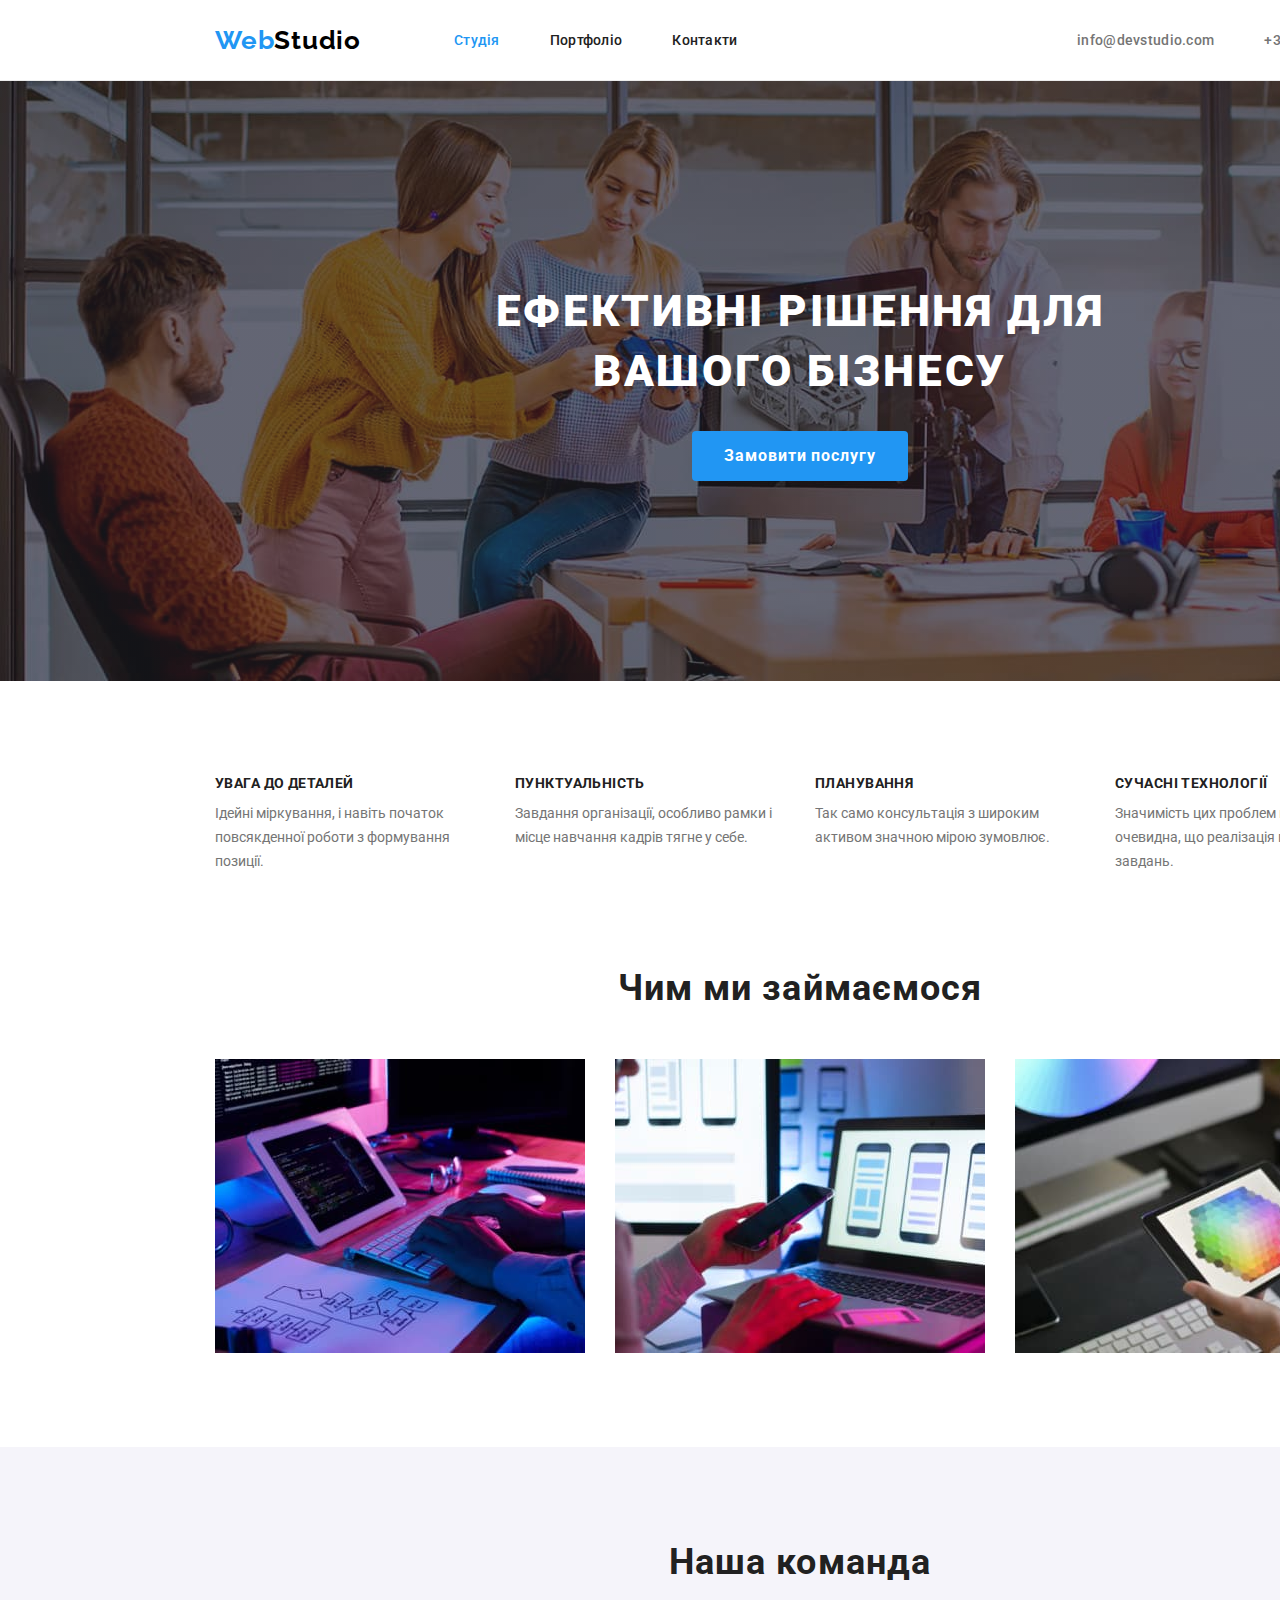
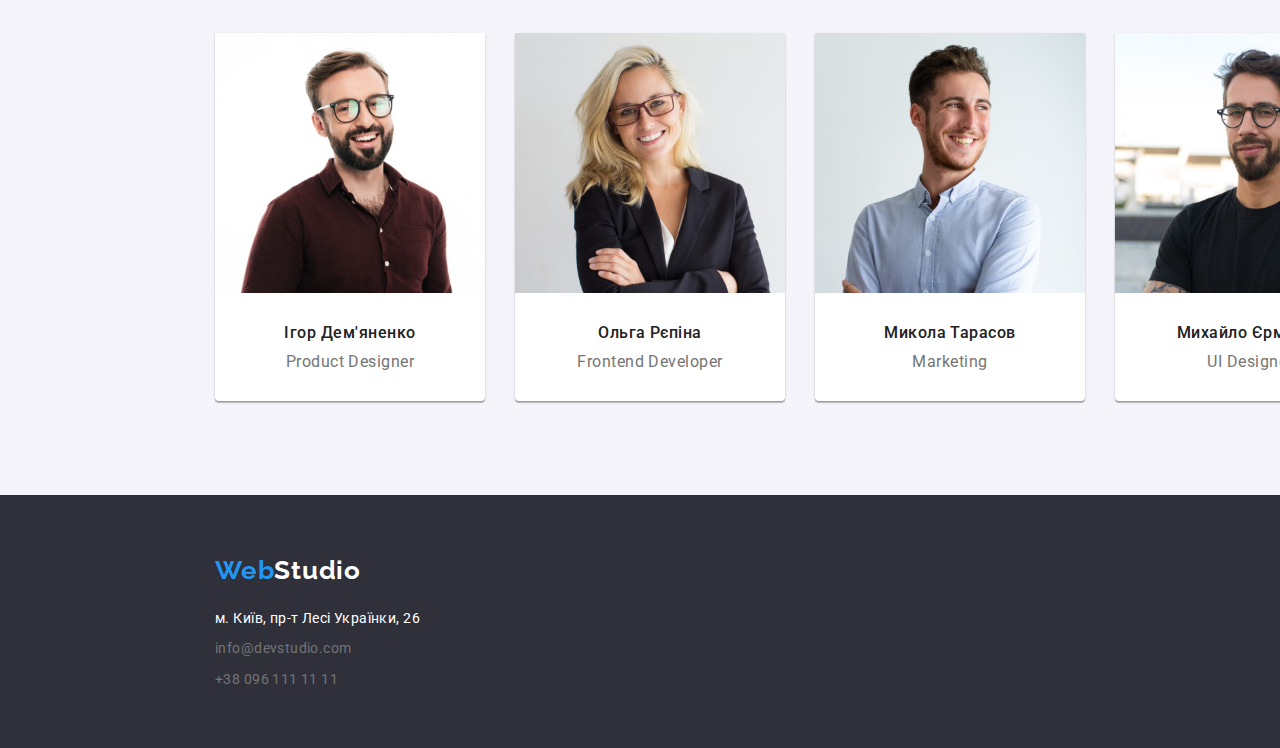
==== index.html @ 1bda3635 "start of hw-04" ====
<!DOCTYPE html>
<html lang="uk">
  <head>
    <meta charset="UTF-8" />
    <meta http-equiv="X-UA-Compatible" content="IE=edge" />
    <meta name="viewport" content="width=device-width, initial-scale=1.0" />
    <title>Web Studio</title>
    <link rel="preconnect" href="https://fonts.googleapis.com" />
    <link rel="preconnect" href="https://fonts.gstatic.com" crossorigin />
    <link
      href="https://fonts.googleapis.com/css2?family=Raleway:wght@700&family=Roboto:ital,wght@0,400;0,500;0,700;0,900;1,400;1,500;1,700;1,900&display=swap"
      rel="stylesheet"
    />
    <link
      rel="stylesheet"
      href="https://cdnjs.cloudflare.com/ajax/libs/modern-normalize/1.1.0/modern-normalize.min.css"
    />
    <link rel="stylesheet" href="./css/styles.css" />
  </head>

  <body>
    <header class="header">
      <div class="container main-nav">
        <nav class="main-nav">
          <a href="./index.html" class="logo link"
            >Web<span class="logo-part">Studio</span></a
          >
          <ul class="site-nav list">
            <li>
              <a href="./index.html" class="link link-nav current">Студія</a>
            </li>
            <li>
              <a href="./portfolio.html" class="link link-nav">Портфоліо</a>
            </li>
            <li><a href="./" class="link link-nav">Контакти</a></li>
          </ul>
        </nav>

        <ul class="contacts-nav main-nav list">
          <li>
            <a href="mailto:info@devstudio.com" class="link link-nav"
              >info@devstudio.com</a
            >
          </li>
          <li>
            <a href="tel:+380961111111" class="link link-nav tel-link"
              >+38 096 111 11 11</a
            >
          </li>
        </ul>
      </div>
    </header>

    <main>
      <div class="overlay-hero">
        <section class="hero">
          <div class="container container-hero">
            <h1 class="hero-title">Ефективні рішення для вашого бізнесу</h1>
            <button type="button" class="button">Замовити послугу</button>
          </div>
        </section>
      </div>

      <section class="section">
        <div class="container features-container">
          <h2 class="section-title title-centered visually-hidden">
            Наші переваги
          </h2>
          <ul class="features list">
            <li>
              <h3 class="features-title">Увага до деталей</h3>
              <p>
                Ідейні міркування, і навіть початок повсякденної роботи з
                формування позиції.
              </p>
            </li>

            <li>
              <h3 class="features-title">Пунктуальність</h3>
              <p>
                Завдання організації, особливо рамки і місце навчання кадрів
                тягне у себе.
              </p>
            </li>

            <li>
              <h3 class="features-title">Планування</h3>
              <p>
                Так само консультація з широким активом значною мірою зумовлює.
              </p>
            </li>

            <li>
              <h3 class="features-title">Сучасні технології</h3>
              <p>
                Значимість цих проблем настільки очевидна, що реалізація
                планових завдань.
              </p>
            </li>
          </ul>
        </div>
      </section>

      <section class="section-work">
        <div class="container">
          <h2 class="section-title title-centered">Чим ми займаємося</h2>
          <ul class="work-list list">
            <li>
              <img
                src="./img/img.jpg"
                alt="Чиїсь руки печатають на клавіатурі код, котра підключена до планшету і великого екрану"
                width="370"
              />
            </li>

            <li>
              <img
                src="./img/img-2.jpg"
                alt="Сидяча людина використовує ноутбук і тримає в лівій руці мобільний телефон"
                width="370"
              />
            </li>

            <li>
              <img
                src="./img/img-3.jpg"
                alt="Чиїсь руки за допомогою стилуса обирають колір з кольорового кругу на планшеті, знаходячись перед персональним комп'ютером"
                width="370"
              />
            </li>
          </ul>
        </div>
      </section>

      <section class="section team">
        <div class="container">
          <h2 class="section-title team-main-title title-centered">
            Наша команда
          </h2>
          <ul class="team-list list">
            <li class="description-bgr">
              <img
                src="./img/img-5.jpg"
                alt="Посміхаючийся чоловік з темною бородою в бордовій сорочці і в окулярах"
                width="270"
              />
              <div class="team-container">
                <h3 class="team-title">Ігор Дем'яненко</h3>
                <p lang="en" class="job-title">Product Designer</p>
              </div>
            </li>

            <li class="description-bgr">
              <img
                src="./img/img-2-2.jpg"
                alt="Гарна білява дівчина одягнена в білу блузку, чорний жакет і в окулярах посміхається"
                width="270"
              />
              <div class="team-container">
                <h3 class="team-title">Ольга Рєпіна</h3>
                <p lang="en" class="job-title">Frontend Developer</p>
              </div>
            </li>

            <li class="description-bgr">
              <img
                src="./img/img-3-2.jpg"
                alt="Молодий чоловік з каштановим волоссям і щетиною, вдягнений у світлу сорочку посміхається і дивится вбік"
                width="270"
              />
              <div class="team-container">
                <h3 class="team-title">Микола Тарасов</h3>
                <p lang="en" class="job-title">Marketing</p>
              </div>
            </li>

            <li class="description-bgr">
              <img
                src="./img/img-4.jpg"
                alt="чоловік в окулярах с темним волоссям і бородою, вдягнений в чорну футболку трохи посміхається"
                width="270"
              />
              <div class="team-container">
                <h3 class="team-title">Михайло Єрмаков</h3>
                <p lang="en" class="job-title">UI Designer</p>
              </div>
            </li>
          </ul>
        </div>
      </section>
    </main>

    <footer class="address-section">
      <div class="container">
        <a href="./index.html" class="logo logo-ftr link"
          >Web<span class="logo-part-ftr">Studio</span></a
        >

        <address class="address">
          <ul class="list address-list">
            <li>
              <a
                href="https://goo.gl/maps/CPtrU1FHBa2aNyZL9"
                target="_blank"
                rel="noopener noreferrer nofollow"
                class="address-map address-link link"
                >м. Київ, пр-т Лесі Українки, 26</a
              >
            </li>

            <li>
              <a
                href="mailto:info@devstudio.com"
                class="contacts address-link link"
                >info@devstudio.com</a
              >
            </li>

            <li>
              <a href="tel:+380961111111" class="contacts address-link link"
                >+38 096 111 11 11</a
              >
            </li>
          </ul>
        </address>
      </div>
    </footer>
  </body>
</html>
---- css/styles.css ----
/*цвет основного текста  #212121 */
/*голубой цвет #2196F3 */
/* цвет мелкого текста #757575*/
/* фон темній #2F303A */
/*цвет белого текста #FFFFFF */

/* Common styles */

html {
  box-sizing: border-box;
}

*,
*::before,
*::after {
  box-sizing: inherit;
}

:root {
  --body-bgr-color: #ffffff;
  --primary-text-color: #212121;
  --accent-color: #2196f3;
  --title-text-color: #212121;
  --text-color: #757575;
  --hero-text-color: #ffffff;
  --background-color: #2f303a;
  --second-part-logo: #000000;
  --portfolio-button-bgr: #f5f4fa;
  --hover-focus-btn: #188ce8;
  --team-bgr-color: #f5f4fa;
}

/* Utilits */

body {
  background-color: var(--body-bgr-color);
  color: var(--primary-text-color);
  font-family: "Roboto", sans-serif;
  margin: 0;
  width: 1600px;
}

img {
  display: block;
  max-width: 100%;
  height: auto;
}

.title-centered {
  text-align: center;
}

.container {
  width: 1200px;
  margin-left: auto;
  margin-right: auto;
  padding-left: 15px;
  padding-right: 15px;
}

.logo {
  color: var(--accent-color);
  font-family: "Raleway", sans-serif;
  font-weight: 700;
  font-size: 26px;
  line-height: calc(31 / 26);
  letter-spacing: 0.03em;
  text-decoration: none;
}

.logo-part {
  color: var(--second-part-logo);
}

.list {
  list-style: none;
}

.link {
  text-decoration: none;
  display: inline-block;
}

.link-nav {
  padding-top: 32px;
  padding-bottom: 32px;
  display: flex;
}

/* Header */

.header {
  border-bottom: 1px solid #ececec;
}

/* Site nav */

.main-nav {
  display: flex;
  align-items: center;
}

.site-nav {
  margin: 0;

  margin-left: 93px;
  padding: 0;
  display: flex;
}

.site-nav .link {
  color: var(--primary-text-color);
  font-weight: 500;
  font-size: 14px;
  line-height: calc(16 / 14);
  letter-spacing: 0.02em;
}

.site-nav > li,
.contacts-nav > li {
  margin-right: 50px;
}

.site-nav > li:last-child,
.contacts-nav > li:last-child {
  margin-right: 0;
}

.site-nav .link:hover,
.site-nav .link:focus {
  color: var(--accent-color);
}

.site-nav .link.current {
  color: var(--accent-color);
}

.contacts-nav {
  margin: 0;
  margin-left: auto;
  padding: 0;
  display: flex;
}

.contacts-nav .link {
  color: var(--text-color);
  font-weight: 500;
  font-size: 14px;
  line-height: calc(16 / 14);
  letter-spacing: 0.02em;
}

.contacts-nav .link:hover,
.contacts-nav .link:focus {
  color: var(--accent-color);
}

/* Hero */

.overlay-hero {
  height: 600px;
  max-width: 1600px;

  background-image: linear-gradient(
      rgba(47, 48, 58, 0.4),
      rgba(47, 48, 58, 0.4)
    ),
    url(../img/bgr.jpg);
  background-color: var(--background-color);
}

.hero {
  text-align: center;
  width: 1600px;
  height: 600px;
  padding-top: 200px;
  padding-bottom: 200px;
}

.hero-title {
  color: var(--hero-text-color);
  font-weight: 900;
  font-size: 44px;
  line-height: calc(60 / 44);
  letter-spacing: 0.06em;
  text-transform: uppercase;
  text-align: center;
  width: 696px;
  margin: 0 auto 30px auto;
  padding: 0;
}

.button {
  color: var(--hero-text-color);
  background-color: var(--accent-color);
  border-radius: 4px;
  font-family: inherit;
  font-weight: 700;
  font-size: 16px;
  line-height: calc(30 / 16);
  letter-spacing: 0.06em;
  border-style: none;
  text-align: center;
  min-width: 216px;
  padding: 0;
  padding-top: 10px;
  padding-bottom: 10px;
}

.button:hover,
.button:focus {
  cursor: pointer;
  background-color: var(--hover-focus-btn);
}

/* Section */

.section {
  padding-top: 94px;
  padding-bottom: 94px;
}

.section-work {
  padding-bottom: 94px;
}

.section-title {
  color: var(--title-text-color);
  font-size: 36px;
  line-height: calc(42 / 36);
  letter-spacing: 0.03em;
  padding: 0;
  margin: 0;
  margin-bottom: 50px;
}

.visually-hidden {
  position: absolute;
  white-space: nowrap;
  width: 1px;
  height: 1px;
  overflow: hidden;
  border: 0;
  padding: 0;
  clip: rect(0 0 0 0);
  clip-path: inset(50%);
  margin: -1px;
}

.features {
  display: flex;
  justify-content: space-between;
  padding: 0;
  margin: 0;
}

.features > li {
  width: 270px;
}

.features p {
  color: var(--text-color);
  margin: 0;
  font-size: 14px;
  line-height: calc(24 / 14);
}

.features .features-title {
  font-size: 14px;
  line-height: calc(16 / 14);
  letter-spacing: 0.03em;
  text-transform: uppercase;
}

.features-title,
.team-title {
  margin-top: 0;
  margin-bottom: 10px;
}

/* Team */

.team {
  background-color: var(--team-bgr-color);
  margin-bottom: 0;
}

.team-list {
  margin: 0;
  padding-left: 0;
  display: flex;
  flex-direction: row;
  justify-content: space-between;
}

.team-container {
  padding: 30px;
}

.team-title {
  font-weight: 500;
  font-size: 16px;
  line-height: calc(19 / 16);
  letter-spacing: 0.03em;
  text-align: center;
}

.description-bgr {
  background-color: var(--body-bgr-color);
  width: 270px;
  height: 368px;
  box-shadow: 0px 1px 3px rgba(0, 0, 0, 0.12), 0px 1px 1px rgba(0, 0, 0, 0.14),
    0px 2px 1px rgba(0, 0, 0, 0.2);
  border-radius: 0px 0px 4px 4px;
}

.job-title {
  color: var(--text-color);
  font-weight: 400;
  font-size: 16px;
  line-height: calc(19 / 16);
  letter-spacing: 0.03em;
  text-align: center;
  margin-top: 0;
  margin-bottom: 0;
}

/* footer */

.logo-ftr {
  margin-bottom: 20px;
}

.logo-part-ftr {
  color: var(--hero-text-color);
  font-family: "Raleway", sans-serif;
}

.address {
  font-style: normal;
}

.address-list {
  margin-top: 0;
  padding-left: 0;
  margin-bottom: 0;
}

.address-list li {
  margin-bottom: 9px;
}

.address-list > li:last-child {
  margin-bottom: 0;
}

.address-section {
  background-color: var(--background-color);
  padding-top: 60px;
  padding-bottom: 60px;
}

.address-map {
  color: var(--hero-text-color);
  font-size: 14px;
  line-height: calc(24 / 14);
  letter-spacing: 0.03em;
}

.address-link {
  height: 21px;
}

.contacts {
  color: var(--text-color);
  font-size: 14px;
  line-height: calc(24 / 14);
  letter-spacing: 0.03em;
}

.contacts:hover,
.contacts:focus {
  color: var(--accent-color);
}

/* styles for portfolio */
/* Button */

.buttons-title {
  color: var(--hero-text-color);
}

.button-list {
  margin: 0;
  margin-bottom: 50px;
  padding: 0;
  display: flex;
  flex-direction: row;
  justify-content: center;
}

.button-list > li {
  margin-right: 8px;
}

.button-list > li:last-child {
  margin-right: 0;
}

.button-primary {
  color: var(--primary-text-color);
  background-color: var(--portfolio-button-bgr);
  border-radius: 4px;
  font-family: inherit;
  font-weight: 500;
  font-size: 16px;
  line-height: calc(26 / 16);
  letter-spacing: 0.03em;
  text-align: center;
  min-width: 73px;
  border-style: none;
  padding-top: 6px;
  padding-bottom: 6px;
  padding-left: 22px;
  padding-right: 22px;
  height: 38px;
}

.first-button {
  padding-left: 25px;
  padding-right: 25px;
}

.button-list .button-primary:hover,
.button-list .button-primary:focus {
  color: var(--hero-text-color);
  background-color: var(--accent-color);
  cursor: pointer;
}

/* Works */

.work-list {
  margin-top: 0;
  margin-bottom: 0;
  padding-left: 0;
  display: flex;
  flex-direction: row;
  justify-content: space-between;
}

.works-list > li {
  width: 370px;
  box-sizing: border-box;
  background: #ffffff;
}

.works-list > li:nth-child(n + 7) {
  margin-bottom: 0;
}

.works-list {
  margin: 0;
  padding: 0;
  display: flex;
  flex-wrap: wrap;
  gap: 30px;
  justify-content: space-between;
}

.works-title {
  font-size: 18px;
  line-height: calc(36 / 18);
  letter-spacing: 0.06em;
  width: 322px;
  margin: 0;
  margin-bottom: 4px;
}

.works-list p {
  color: var(--text-color);
  font-size: 16px;
  line-height: calc(30 / 16);
  letter-spacing: 0.03em;
  width: 322px;
  margin: 0;
}

.work-card {
  padding: 20px 24px;
  border: 1px solid #eeeeee;
  border-top: none;
}
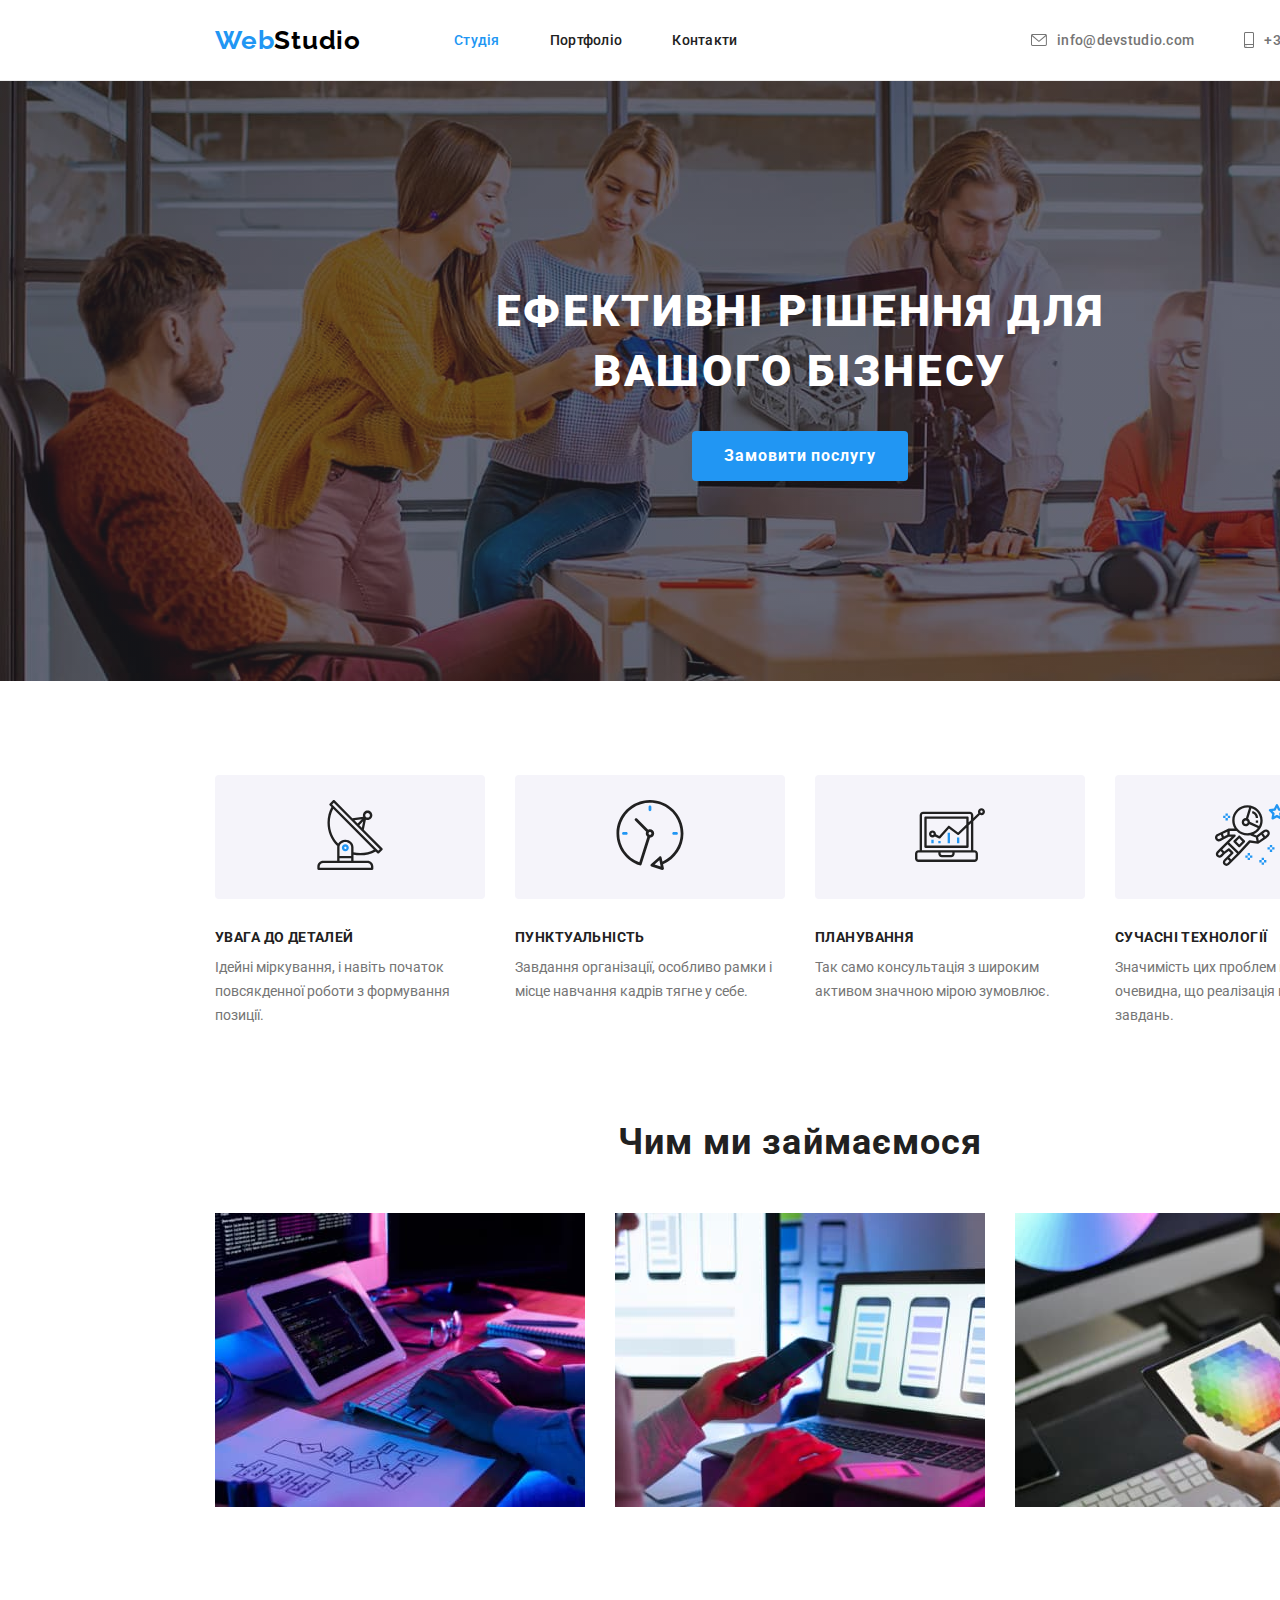
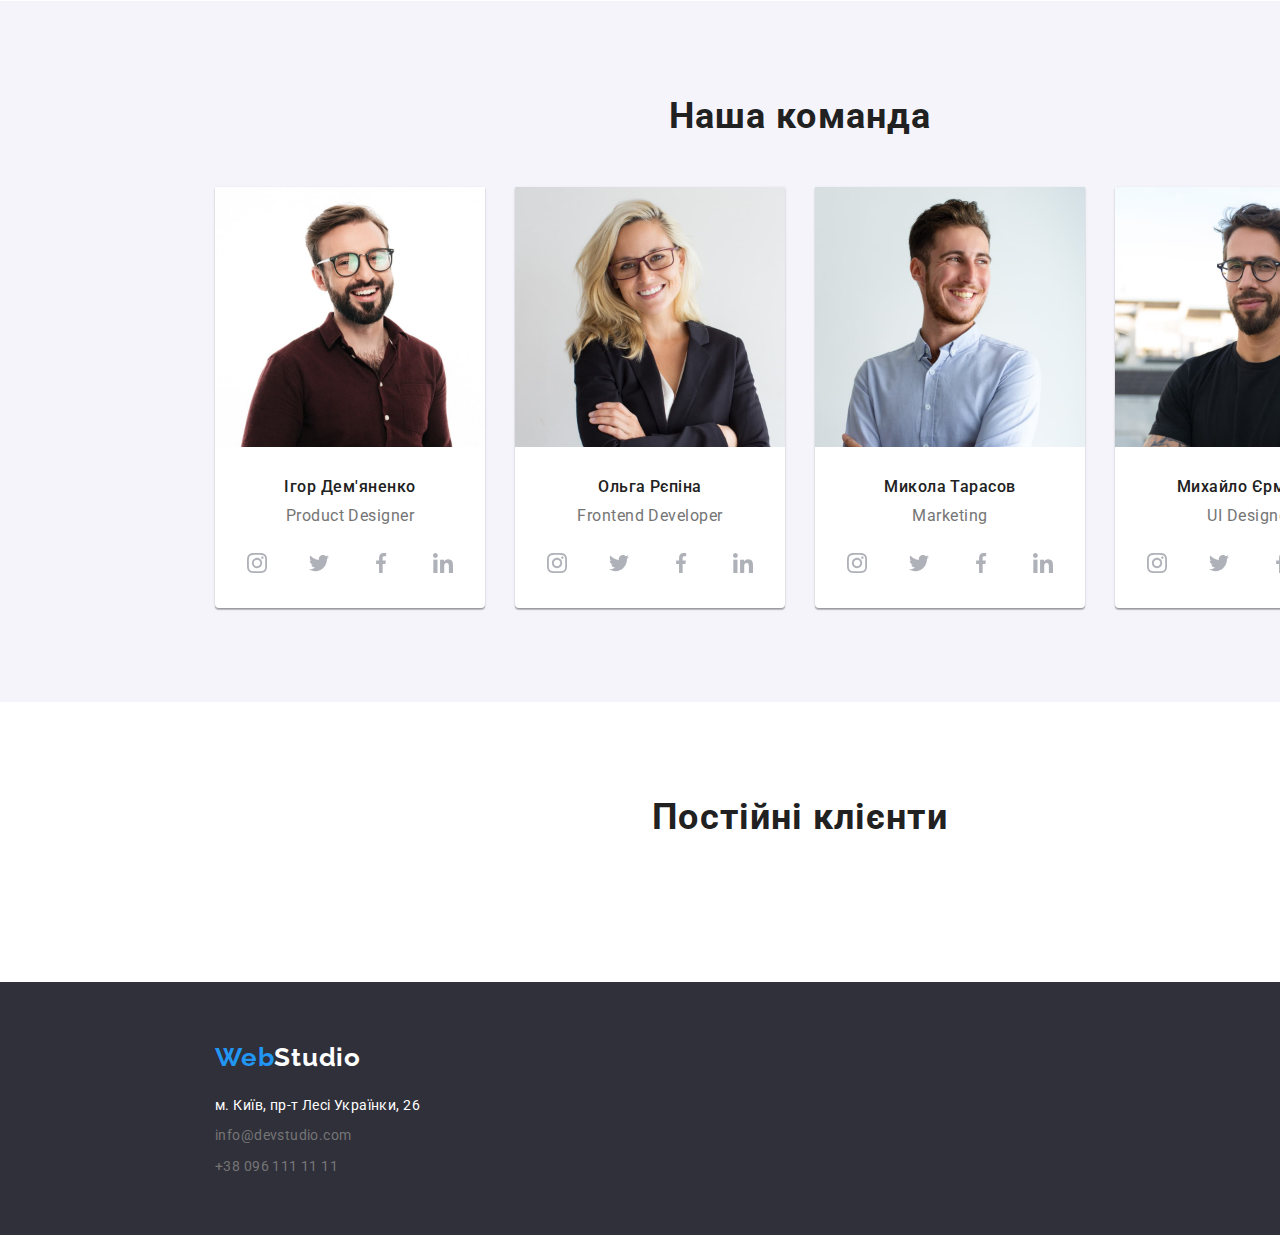
==== commit 7a505c9b: "icons added" ====
--- a/index.html
+++ b/index.html
@@ -37,13 +37,21 @@
         </nav>
 
         <ul class="contacts-nav main-nav list">
-          <li>
+          <li class="contacts-item">
             <a href="mailto:info@devstudio.com" class="link link-nav"
+              ><svg class="icon-envelope" width="16" height="12">
+                <use
+                  href="./img/icons.svg#icon-envelope"
+                  width="16"
+                  height="12"
+                ></use></svg
               >info@devstudio.com</a
             >
           </li>
           <li>
             <a href="tel:+380961111111" class="link link-nav tel-link"
+              ><svg class="icon-smartphone" width="10" height="16">
+                <use href="./img/icons.svg#icon-smartphone"></use></svg
               >+38 096 111 11 11</a
             >
           </li>
@@ -67,7 +75,12 @@
             Наші переваги
           </h2>
           <ul class="features list">
-            <li>
+            <li class="features-item icon-antenna">
+              <div class="icon-feature">
+                <svg class="icon-feature-bgr" width="70" height="70">
+                  <use href="./img/icons.svg#icon-antenna1"></use>
+                </svg>
+              </div>
               <h3 class="features-title">Увага до деталей</h3>
               <p>
                 Ідейні міркування, і навіть початок повсякденної роботи з
@@ -75,7 +88,12 @@
               </p>
             </li>
 
-            <li>
+            <li class="features-item">
+              <div class="icon-feature">
+                <svg class="icon-feature-bgr" width="70" height="70">
+                  <use href="./img/icons.svg#icon-clock1"></use>
+                </svg>
+              </div>
               <h3 class="features-title">Пунктуальність</h3>
               <p>
                 Завдання організації, особливо рамки і місце навчання кадрів
@@ -83,14 +101,24 @@
               </p>
             </li>
 
-            <li>
+            <li class="features-item">
+              <div class="icon-feature">
+                <svg class="icon-feature-bgr" width="70" height="70">
+                  <use href="./img/icons.svg#icon-diagram1"></use>
+                </svg>
+              </div>
               <h3 class="features-title">Планування</h3>
               <p>
                 Так само консультація з широким активом значною мірою зумовлює.
               </p>
             </li>
 
-            <li>
+            <li class="features-item">
+              <div class="icon-feature">
+                <svg class="icon-feature-bgr" width="70" height="70">
+                  <use href="./img/icons.svg#icon-astronaut1"></use>
+                </svg>
+              </div>
               <h3 class="features-title">Сучасні технології</h3>
               <p>
                 Значимість цих проблем настільки очевидна, що реалізація
@@ -147,6 +175,32 @@
               <div class="team-container">
                 <h3 class="team-title">Ігор Дем'яненко</h3>
                 <p lang="en" class="job-title">Product Designer</p>
+                <ul class="list list-socials">
+                  <li class="social-item">
+                    <a href="" class="link social-link"
+                      ><svg class="team-social-links" width="20" height="20">
+                        <use href="./img/icons.svg#icon-instagram2"></use></svg
+                    ></a>
+                  </li>
+                  <li class="social-item">
+                    <a href="" class="link social-link"
+                      ><svg class="team-social-links" width="20" height="20">
+                        <use href="./img/icons.svg#icon-twitter1"></use></svg
+                    ></a>
+                  </li>
+                  <li class="social-item">
+                    <a href="" class="link social-link"
+                      ><svg class="team-social-links" width="20" height="20">
+                        <use href="./img/icons.svg#icon-facebook1"></use></svg
+                    ></a>
+                  </li>
+                  <li class="social-item">
+                    <a href="" class="link social-link"
+                      ><svg class="team-social-links" width="20" height="20">
+                        <use href="./img/icons.svg#icon-linkedin1"></use></svg
+                    ></a>
+                  </li>
+                </ul>
               </div>
             </li>
 
@@ -159,6 +213,32 @@
               <div class="team-container">
                 <h3 class="team-title">Ольга Рєпіна</h3>
                 <p lang="en" class="job-title">Frontend Developer</p>
+                <ul class="list list-socials">
+                  <li class="social-item">
+                    <a href="" class="link social-link"
+                      ><svg class="team-social-links" width="20" height="20">
+                        <use href="./img/icons.svg#icon-instagram2"></use></svg
+                    ></a>
+                  </li>
+                  <li class="social-item">
+                    <a href="" class="link social-link"
+                      ><svg class="team-social-links" width="20" height="20">
+                        <use href="./img/icons.svg#icon-twitter1"></use></svg
+                    ></a>
+                  </li>
+                  <li class="social-item">
+                    <a href="" class="link social-link"
+                      ><svg class="team-social-links" width="20" height="20">
+                        <use href="./img/icons.svg#icon-facebook1"></use></svg
+                    ></a>
+                  </li>
+                  <li class="social-item">
+                    <a href="" class="link social-link"
+                      ><svg class="team-social-links" width="20" height="20">
+                        <use href="./img/icons.svg#icon-linkedin1"></use></svg
+                    ></a>
+                  </li>
+                </ul>
               </div>
             </li>
 
@@ -171,6 +251,32 @@
               <div class="team-container">
                 <h3 class="team-title">Микола Тарасов</h3>
                 <p lang="en" class="job-title">Marketing</p>
+                <ul class="list list-socials">
+                  <li class="social-item">
+                    <a href="" class="link social-link"
+                      ><svg class="team-social-links" width="20" height="20">
+                        <use href="./img/icons.svg#icon-instagram2"></use></svg
+                    ></a>
+                  </li>
+                  <li class="social-item">
+                    <a href="" class="link social-link"
+                      ><svg class="team-social-links" width="20" height="20">
+                        <use href="./img/icons.svg#icon-twitter1"></use></svg
+                    ></a>
+                  </li>
+                  <li class="social-item">
+                    <a href="" class="link social-link"
+                      ><svg class="team-social-links" width="20" height="20">
+                        <use href="./img/icons.svg#icon-facebook1"></use></svg
+                    ></a>
+                  </li>
+                  <li class="social-item">
+                    <a href="" class="link social-link"
+                      ><svg class="team-social-links" width="20" height="20">
+                        <use href="./img/icons.svg#icon-linkedin1"></use></svg
+                    ></a>
+                  </li>
+                </ul>
               </div>
             </li>
 
@@ -183,8 +289,48 @@
               <div class="team-container">
                 <h3 class="team-title">Михайло Єрмаков</h3>
                 <p lang="en" class="job-title">UI Designer</p>
-              </div>
-            </li>
+                <ul class="list list-socials">
+                  <li class="social-item">
+                    <a href="" class="link social-link"
+                      ><svg class="team-social-links" width="20" height="20">
+                        <use href="./img/icons.svg#icon-instagram2"></use></svg
+                    ></a>
+                  </li>
+                  <li class="social-item">
+                    <a href="" class="link social-link"
+                      ><svg class="team-social-links" width="20" height="20">
+                        <use href="./img/icons.svg#icon-twitter1"></use></svg
+                    ></a>
+                  </li>
+                  <li class="social-item">
+                    <a href="" class="link social-link"
+                      ><svg class="team-social-links" width="20" height="20">
+                        <use href="./img/icons.svg#icon-facebook1"></use></svg
+                    ></a>
+                  </li>
+                  <li class="social-item">
+                    <a href="" class="link social-link"
+                      ><svg class="team-social-links" width="20" height="20">
+                        <use href="./img/icons.svg#icon-linkedin1"></use></svg
+                    ></a>
+                  </li>
+                </ul>
+              </div>
+            </li>
+          </ul>
+        </div>
+      </section>
+
+      <section class="section clients-section">
+        <div class="container clients-container">
+          <h2 class="section-title title-centered">Постійні клієнти</h2>
+          <ul class="list">
+            <li></li>
+            <li></li>
+            <li></li>
+            <li></li>
+            <li></li>
+            <li></li>
           </ul>
         </div>
       </section>
--- a/css/styles.css
+++ b/css/styles.css
@@ -5,16 +5,6 @@
 /*цвет белого текста #FFFFFF */
 
 /* Common styles */
-
-html {
-  box-sizing: border-box;
-}
-
-*,
-*::before,
-*::after {
-  box-sizing: inherit;
-}
 
 :root {
   --body-bgr-color: #ffffff;
@@ -28,6 +18,7 @@
   --portfolio-button-bgr: #f5f4fa;
   --hover-focus-btn: #188ce8;
   --team-bgr-color: #f5f4fa;
+  --social-icons-fill: #afb1b8;
 }
 
 /* Utilits */
@@ -74,6 +65,7 @@
 
 .list {
   list-style: none;
+  display: block;
 }
 
 .link {
@@ -133,6 +125,10 @@
 
 .site-nav .link.current {
   color: var(--accent-color);
+}
+
+.contacts-item {
+  margin-left: auto;
 }
 
 .contacts-nav {
@@ -250,11 +246,12 @@
 .features {
   display: flex;
   justify-content: space-between;
-  padding: 0;
-  margin: 0;
-}
-
-.features > li {
+  gap: 30px;
+  padding: 0;
+  margin: 0;
+}
+
+.features-item {
   width: 270px;
 }
 
@@ -291,10 +288,11 @@
   display: flex;
   flex-direction: row;
   justify-content: space-between;
+  gap: 30px;
 }
 
 .team-container {
-  padding: 30px;
+  padding: 30px 32px;
 }
 
 .team-title {
@@ -308,7 +306,7 @@
 .description-bgr {
   background-color: var(--body-bgr-color);
   width: 270px;
-  height: 368px;
+
   box-shadow: 0px 1px 3px rgba(0, 0, 0, 0.12), 0px 1px 1px rgba(0, 0, 0, 0.14),
     0px 2px 1px rgba(0, 0, 0, 0.2);
   border-radius: 0px 0px 4px 4px;
@@ -322,7 +320,7 @@
   letter-spacing: 0.03em;
   text-align: center;
   margin-top: 0;
-  margin-bottom: 0;
+  margin-bottom: 28px;
 }
 
 /* footer */
@@ -447,6 +445,7 @@
   display: flex;
   flex-direction: row;
   justify-content: space-between;
+  gap: 30px;
 }
 
 .works-list > li {
@@ -491,3 +490,57 @@
   border: 1px solid #eeeeee;
   border-top: none;
 }
+
+.work-link {
+  display: block;
+  text-decoration: none;
+  color: inherit;
+}
+
+.work-link:hover,
+.work-link:focus {
+  box-shadow: 0px 1px 1px rgba(0, 0, 0, 0.12), 0px 4px 4px rgba(0, 0, 0, 0.06),
+    1px 4px 6px rgba(0, 0, 0, 0.16);
+}
+
+/* Icons header */
+
+.icon-envelope {
+  margin-right: 10px;
+  align-self: center;
+  fill: currentColor;
+}
+
+.icon-smartphone {
+  margin-right: 10px;
+  align-self: center;
+  fill: currentColor;
+}
+
+/* Icons Feature */
+
+.icon-feature {
+  padding: 25px 100px;
+  margin-bottom: 30px;
+  background-color: #f5f4fa;
+  border-radius: 4px;
+}
+
+/* Icons Team */
+
+.list-socials {
+  display: flex;
+  justify-content: space-between;
+  padding: 0;
+}
+
+.team-social-links {
+  fill: var(--social-icons-fill);
+  background-position: center;
+}
+
+.team-social-links:hover,
+.team-social-links:focus {
+  fill: var(--body-bgr-color);
+  background-color: var(--accent-color);
+}
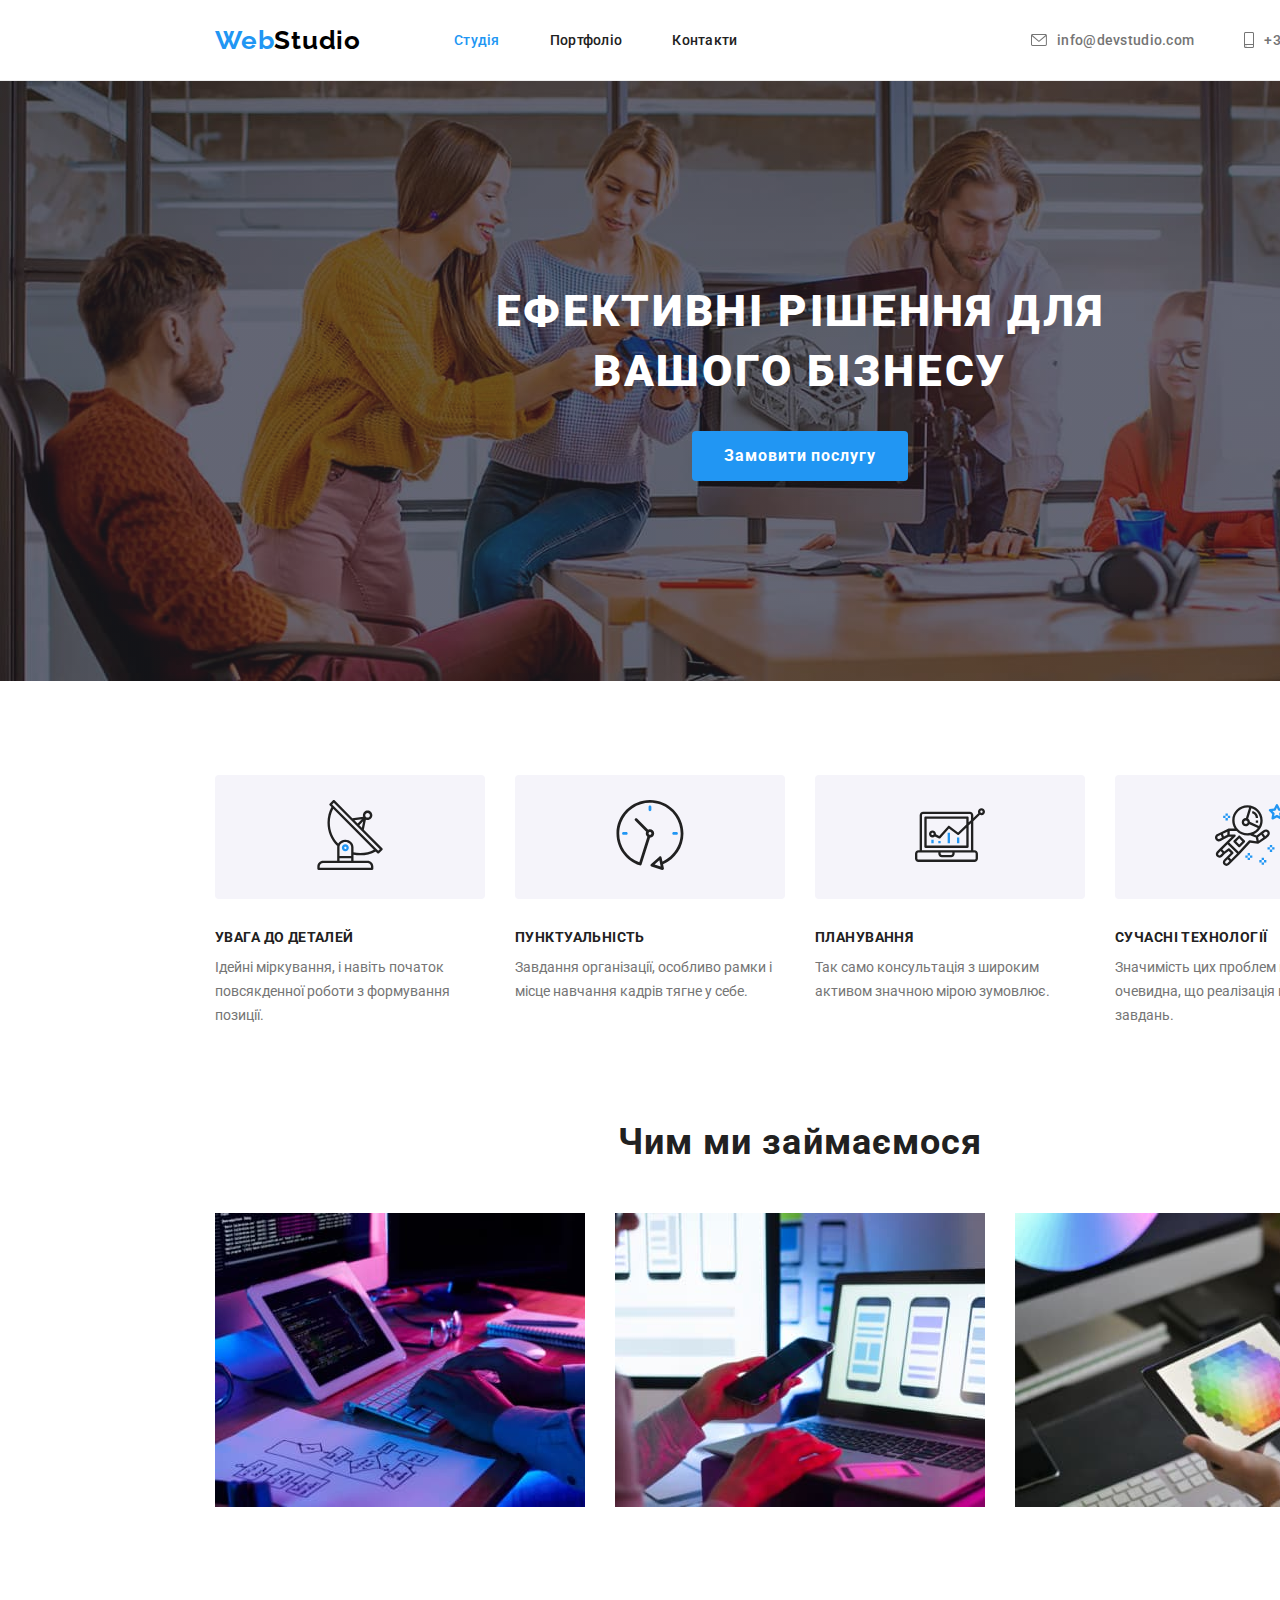
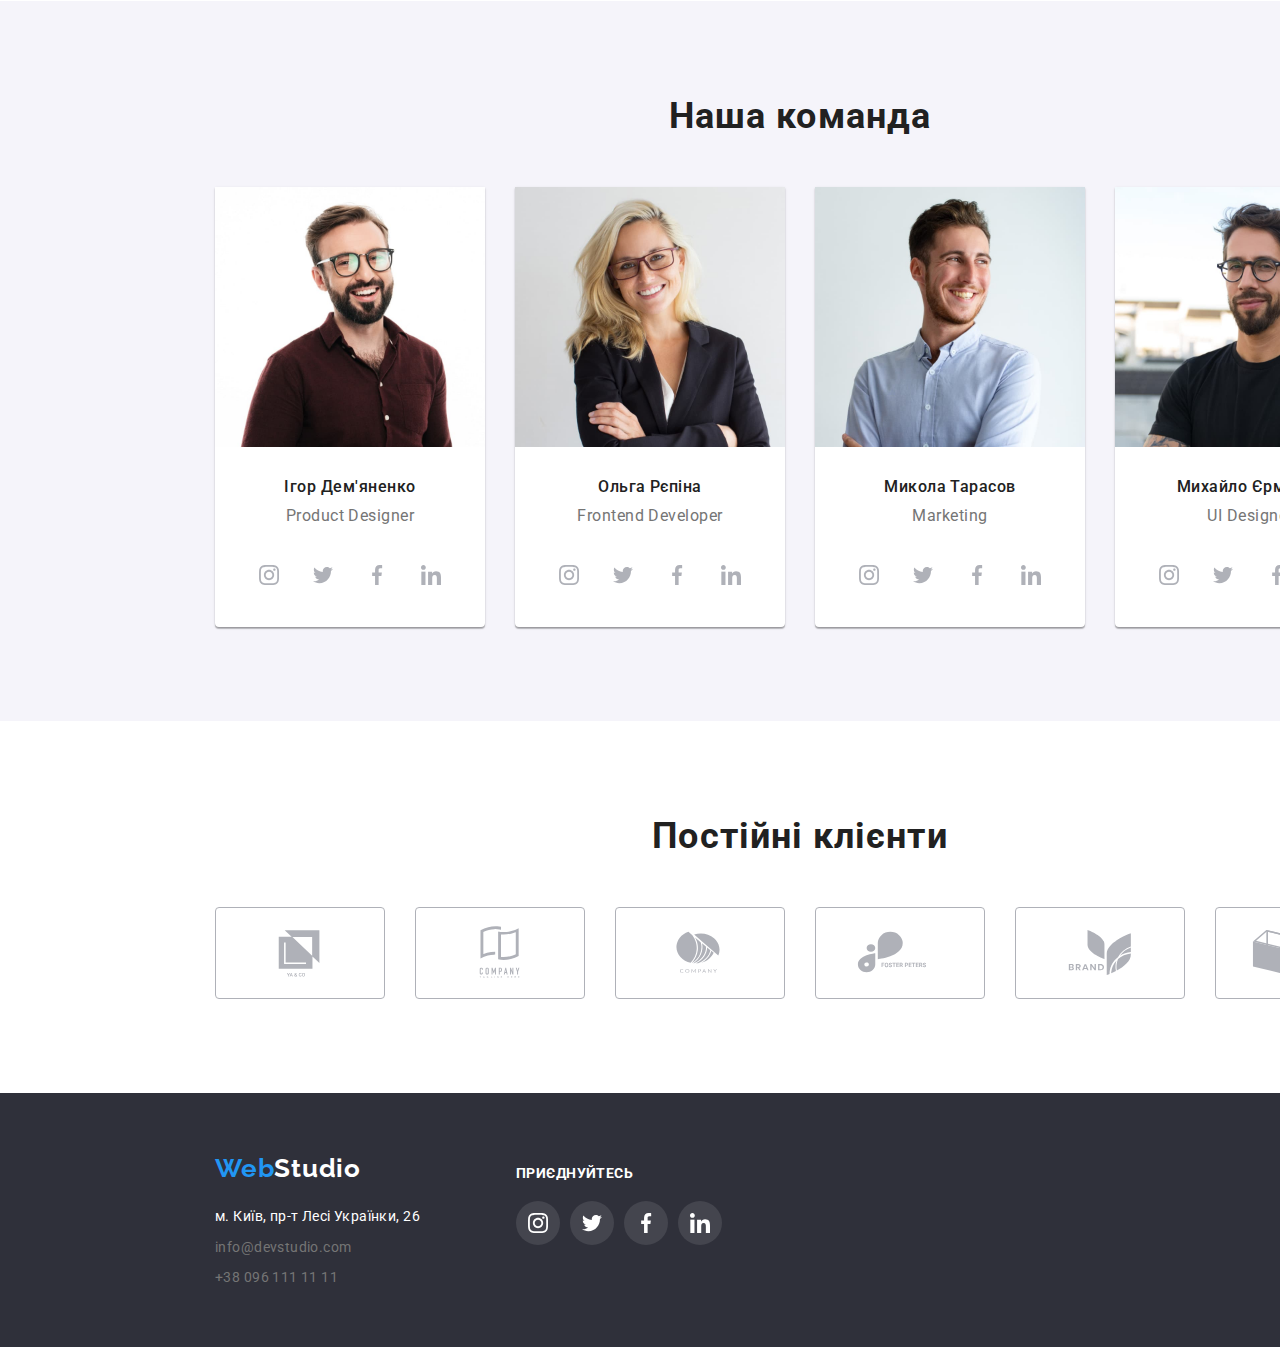
==== commit 2a8e7156: "finished-HW04" ====
--- a/index.html
+++ b/index.html
@@ -324,13 +324,43 @@
       <section class="section clients-section">
         <div class="container clients-container">
           <h2 class="section-title title-centered">Постійні клієнти</h2>
-          <ul class="list">
-            <li></li>
-            <li></li>
-            <li></li>
-            <li></li>
-            <li></li>
-            <li></li>
+          <ul class="list clients-list">
+            <li>
+              <a href="" class="clients-link link"
+                ><svg width="106" height="60">
+                  <use href="./img/icons.svg#icon-Logo"></use></svg
+              ></a>
+            </li>
+            <li>
+              <a href="" class="clients-link link"
+                ><svg width="106" height="60">
+                  <use href="./img/icons.svg#icon-Logo1"></use></svg
+              ></a>
+            </li>
+            <li>
+              <a href="" class="clients-link link"
+                ><svg width="106" height="60">
+                  <use href="./img/icons.svg#icon-Logo2"></use></svg
+              ></a>
+            </li>
+            <li>
+              <a href="" class="clients-link link"
+                ><svg width="106" height="60">
+                  <use href="./img/icons.svg#icon-Logo3"></use></svg
+              ></a>
+            </li>
+            <li>
+              <a href="" class="clients-link link"
+                ><svg width="106" height="60">
+                  <use href="./img/icons.svg#icon-Logo4"></use></svg
+              ></a>
+            </li>
+            <li>
+              <a href="" class="clients-link link"
+                ><svg width="106" height="60">
+                  <use href="./img/icons.svg#icon-Logo5"></use></svg
+              ></a>
+            </li>
           </ul>
         </div>
       </section>
@@ -338,37 +368,75 @@
 
     <footer class="address-section">
       <div class="container">
-        <a href="./index.html" class="logo logo-ftr link"
-          >Web<span class="logo-part-ftr">Studio</span></a
-        >
-
-        <address class="address">
-          <ul class="list address-list">
-            <li>
-              <a
-                href="https://goo.gl/maps/CPtrU1FHBa2aNyZL9"
-                target="_blank"
-                rel="noopener noreferrer nofollow"
-                class="address-map address-link link"
-                >м. Київ, пр-т Лесі Українки, 26</a
-              >
-            </li>
-
-            <li>
-              <a
-                href="mailto:info@devstudio.com"
-                class="contacts address-link link"
-                >info@devstudio.com</a
-              >
-            </li>
-
-            <li>
-              <a href="tel:+380961111111" class="contacts address-link link"
-                >+38 096 111 11 11</a
-              >
-            </li>
-          </ul>
-        </address>
+        <div class="position-footer">
+          <div class="address-container">
+            <a href="./index.html" class="logo logo-ftr link"
+              >Web<span class="logo-part-ftr">Studio</span></a
+            >
+
+            <address class="address">
+              <ul class="list address-list">
+                <li>
+                  <a
+                    href="https://goo.gl/maps/CPtrU1FHBa2aNyZL9"
+                    target="_blank"
+                    rel="noopener noreferrer nofollow"
+                    class="address-map address-link link"
+                    >м. Київ, пр-т Лесі Українки, 26</a
+                  >
+                </li>
+
+                <li>
+                  <a
+                    href="mailto:info@devstudio.com"
+                    class="contacts address-link link"
+                    >info@devstudio.com</a
+                  >
+                </li>
+
+                <li>
+                  <a href="tel:+380961111111" class="contacts address-link link"
+                    >+38 096 111 11 11</a
+                  >
+                </li>
+              </ul>
+            </address>
+          </div>
+
+          <div class="social-footer">
+            <h2 class="ftr-icons-title">Приєднуйтесь</h2>
+            <ul class="list icons-ftr">
+              <li>
+                <a href="" class="link-footer">
+                  <svg width="20" height="20" class="icon-footer">
+                    <use href="./img/icons.svg#icon-instagram2"></use>
+                  </svg>
+                </a>
+              </li>
+              <li>
+                <a href="" class="link-footer">
+                  <svg width="20" height="20" class="icon-footer">
+                    <use href="./img/icons.svg#icon-twitter1"></use>
+                  </svg>
+                </a>
+              </li>
+              <li>
+                <a href="" class="link-footer">
+                  <svg width="20" height="20" class="icon-footer">
+                    <use href="./img/icons.svg#icon-facebook1"></use>
+                  </svg>
+                </a>
+              </li>
+              <li>
+                <a href="" class="link-footer">
+                  <svg width="20" height="20" class="icon-footer">
+                    <use href="./img/icons.svg#icon-linkedin1"></use>
+                  </svg>
+                </a>
+              </li>
+            </ul>
+          </div>
+        </div>
       </div>
     </footer>
   </body>
--- a/css/styles.css
+++ b/css/styles.css
@@ -325,6 +325,19 @@
 
 /* footer */
 
+.address-container {
+  width: 231px;
+}
+
+.position-footer {
+  display: flex;
+  gap: 70px;
+}
+
+.social-footer {
+  width: 206px;
+}
+
 .logo-ftr {
   margin-bottom: 20px;
 }
@@ -434,6 +447,8 @@
   color: var(--hero-text-color);
   background-color: var(--accent-color);
   cursor: pointer;
+  box-shadow: 0px 3px 1px rgba(0, 0, 0, 0.1), 0px 1px 2px rgba(0, 0, 0, 0.08),
+    0px 2px 2px rgba(0, 0, 0, 0.12);
 }
 
 /* Works */
@@ -534,13 +549,82 @@
   padding: 0;
 }
 
-.team-social-links {
+.social-link {
+  width: 44px;
+  height: 44px;
+  border-radius: 50%;
+  display: flex;
+  justify-content: center;
+  align-items: center;
   fill: var(--social-icons-fill);
-  background-position: center;
-}
-
-.team-social-links:hover,
-.team-social-links:focus {
+}
+
+.social-link:hover,
+.social-link:focus {
   fill: var(--body-bgr-color);
   background-color: var(--accent-color);
 }
+
+/* Icons Clients */
+
+.clients-list {
+  display: flex;
+  justify-content: space-between;
+  padding: 0;
+  margin: 0;
+}
+
+.clients-link {
+  width: 170px;
+  height: 92px;
+  border: 1px solid var(--social-icons-fill);
+  border-radius: 4px;
+  display: flex;
+  justify-content: center;
+  align-items: center;
+  fill: var(--social-icons-fill);
+}
+
+.clients-link:hover,
+.clients-link:focus {
+  fill: var(--accent-color);
+  border: 1px solid var(--accent-color);
+}
+
+/* Icons Footer */
+
+.ftr-icons-title {
+  font-weight: 700;
+  font-size: 14px;
+  line-height: calc(16 / 14);
+  letter-spacing: 0.03em;
+  text-transform: uppercase;
+  color: var(--hero-text-color);
+  margin: 0;
+  margin-bottom: 20px;
+  padding-top: 12px;
+}
+
+.icons-ftr {
+  display: flex;
+  justify-content: space-between;
+  gap: 10px;
+  padding: 0;
+  margin: 0;
+}
+
+.link-footer {
+  width: 44px;
+  height: 44px;
+  border-radius: 50%;
+  display: flex;
+  justify-content: center;
+  align-items: center;
+  fill: var(--body-bgr-color);
+  background: rgba(255, 255, 255, 0.1);
+}
+
+.link-footer:hover,
+.link-footer:focus {
+  background: var(--accent-color);
+}
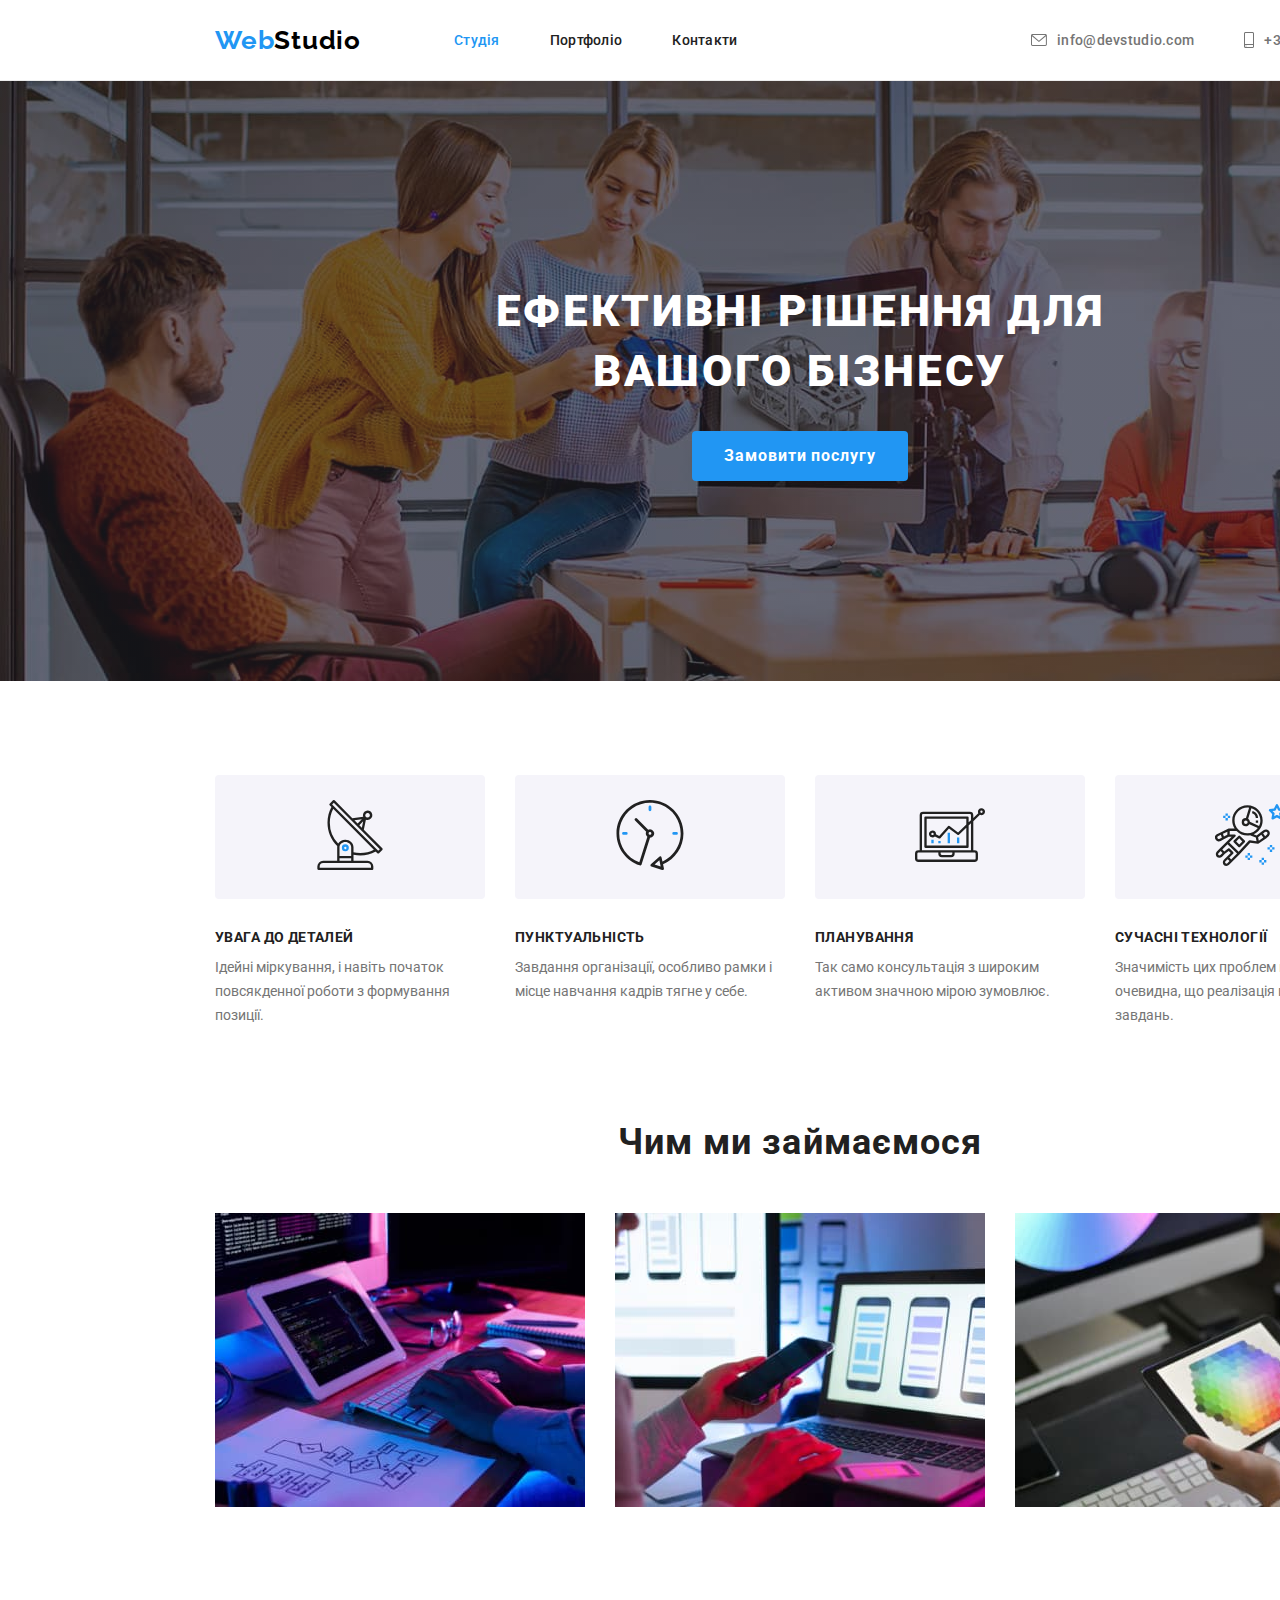
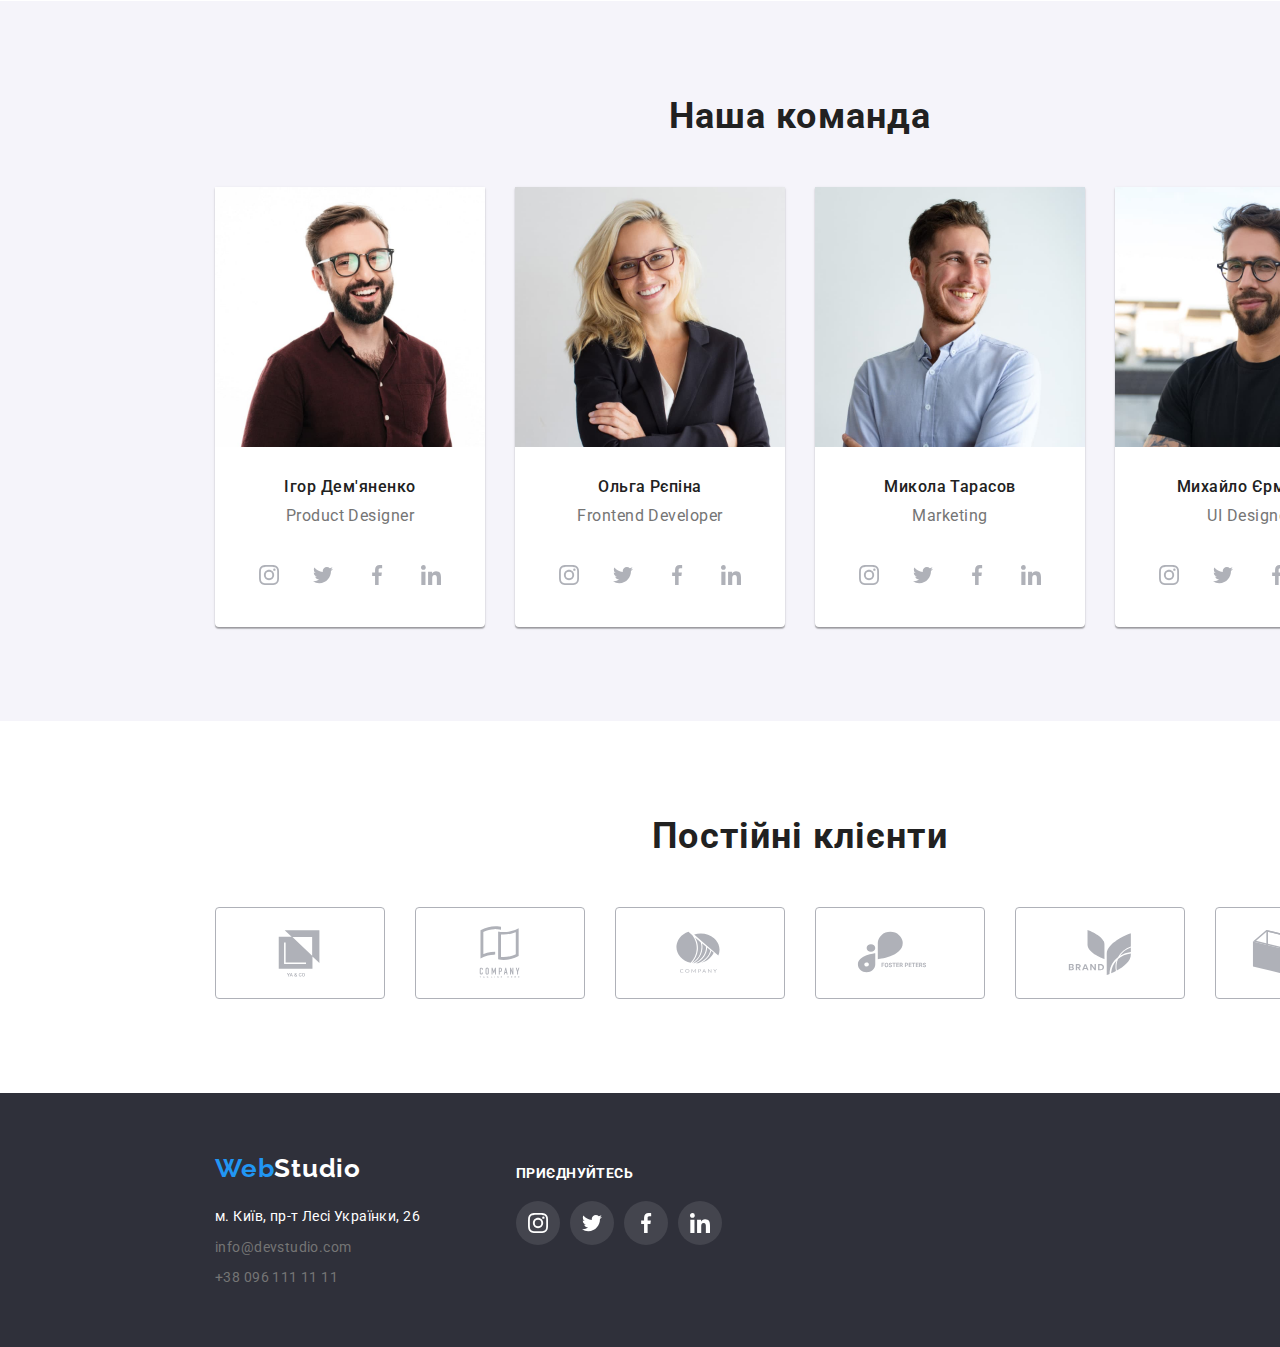
==== commit 21e26c89: "отформатированы стили" ====
--- a/index.html
+++ b/index.html
@@ -26,18 +26,20 @@
             >Web<span class="logo-part">Studio</span></a
           >
           <ul class="site-nav list">
-            <li>
+            <li class="nav-item">
               <a href="./index.html" class="link link-nav current">Студія</a>
             </li>
-            <li>
+            <li class="nav-item">
               <a href="./portfolio.html" class="link link-nav">Портфоліо</a>
             </li>
-            <li><a href="./" class="link link-nav">Контакти</a></li>
+            <li class="nav-item">
+              <a href="./" class="link link-nav">Контакти</a>
+            </li>
           </ul>
         </nav>
 
         <ul class="contacts-nav main-nav list">
-          <li class="contacts-item">
+          <li class="contacts-item nav-item">
             <a href="mailto:info@devstudio.com" class="link link-nav"
               ><svg class="icon-envelope" width="16" height="12">
                 <use
@@ -48,7 +50,7 @@
               >info@devstudio.com</a
             >
           </li>
-          <li>
+          <li class="nav-item">
             <a href="tel:+380961111111" class="link link-nav tel-link"
               ><svg class="icon-smartphone" width="10" height="16">
                 <use href="./img/icons.svg#icon-smartphone"></use></svg
@@ -82,7 +84,7 @@
                 </svg>
               </div>
               <h3 class="features-title">Увага до деталей</h3>
-              <p>
+              <p class="features-text">
                 Ідейні міркування, і навіть початок повсякденної роботи з
                 формування позиції.
               </p>
@@ -95,7 +97,7 @@
                 </svg>
               </div>
               <h3 class="features-title">Пунктуальність</h3>
-              <p>
+              <p class="features-text">
                 Завдання організації, особливо рамки і місце навчання кадрів
                 тягне у себе.
               </p>
@@ -108,7 +110,7 @@
                 </svg>
               </div>
               <h3 class="features-title">Планування</h3>
-              <p>
+              <p class="features-text">
                 Так само консультація з широким активом значною мірою зумовлює.
               </p>
             </li>
@@ -120,7 +122,7 @@
                 </svg>
               </div>
               <h3 class="features-title">Сучасні технології</h3>
-              <p>
+              <p class="features-text">
                 Значимість цих проблем настільки очевидна, що реалізація
                 планових завдань.
               </p>
@@ -376,7 +378,7 @@
 
             <address class="address">
               <ul class="list address-list">
-                <li>
+                <li class="address-item">
                   <a
                     href="https://goo.gl/maps/CPtrU1FHBa2aNyZL9"
                     target="_blank"
@@ -386,7 +388,7 @@
                   >
                 </li>
 
-                <li>
+                <li class="address-item">
                   <a
                     href="mailto:info@devstudio.com"
                     class="contacts address-link link"
@@ -394,7 +396,7 @@
                   >
                 </li>
 
-                <li>
+                <li class="address-item">
                   <a href="tel:+380961111111" class="contacts address-link link"
                     >+38 096 111 11 11</a
                   >
--- a/css/styles.css
+++ b/css/styles.css
@@ -108,13 +108,11 @@
   letter-spacing: 0.02em;
 }
 
-.site-nav > li,
-.contacts-nav > li {
+.nav-item {
   margin-right: 50px;
 }
 
-.site-nav > li:last-child,
-.contacts-nav > li:last-child {
+.nav-item:last-child {
   margin-right: 0;
 }
 
@@ -255,7 +253,7 @@
   width: 270px;
 }
 
-.features p {
+.features-text {
   color: var(--text-color);
   margin: 0;
   font-size: 14px;
@@ -357,11 +355,11 @@
   margin-bottom: 0;
 }
 
-.address-list li {
+.address-item {
   margin-bottom: 9px;
 }
 
-.address-list > li:last-child {
+.address-item:last-child {
   margin-bottom: 0;
 }
 
@@ -410,11 +408,11 @@
   justify-content: center;
 }
 
-.button-list > li {
+.button-item {
   margin-right: 8px;
 }
 
-.button-list > li:last-child {
+.button-item:last-child {
   margin-right: 0;
 }
 
@@ -463,13 +461,13 @@
   gap: 30px;
 }
 
-.works-list > li {
+.works-element {
   width: 370px;
   box-sizing: border-box;
   background: #ffffff;
 }
 
-.works-list > li:nth-child(n + 7) {
+.works-element:nth-child(n + 7) {
   margin-bottom: 0;
 }
 
@@ -491,7 +489,7 @@
   margin-bottom: 4px;
 }
 
-.works-list p {
+.work-item {
   color: var(--text-color);
   font-size: 16px;
   line-height: calc(30 / 16);
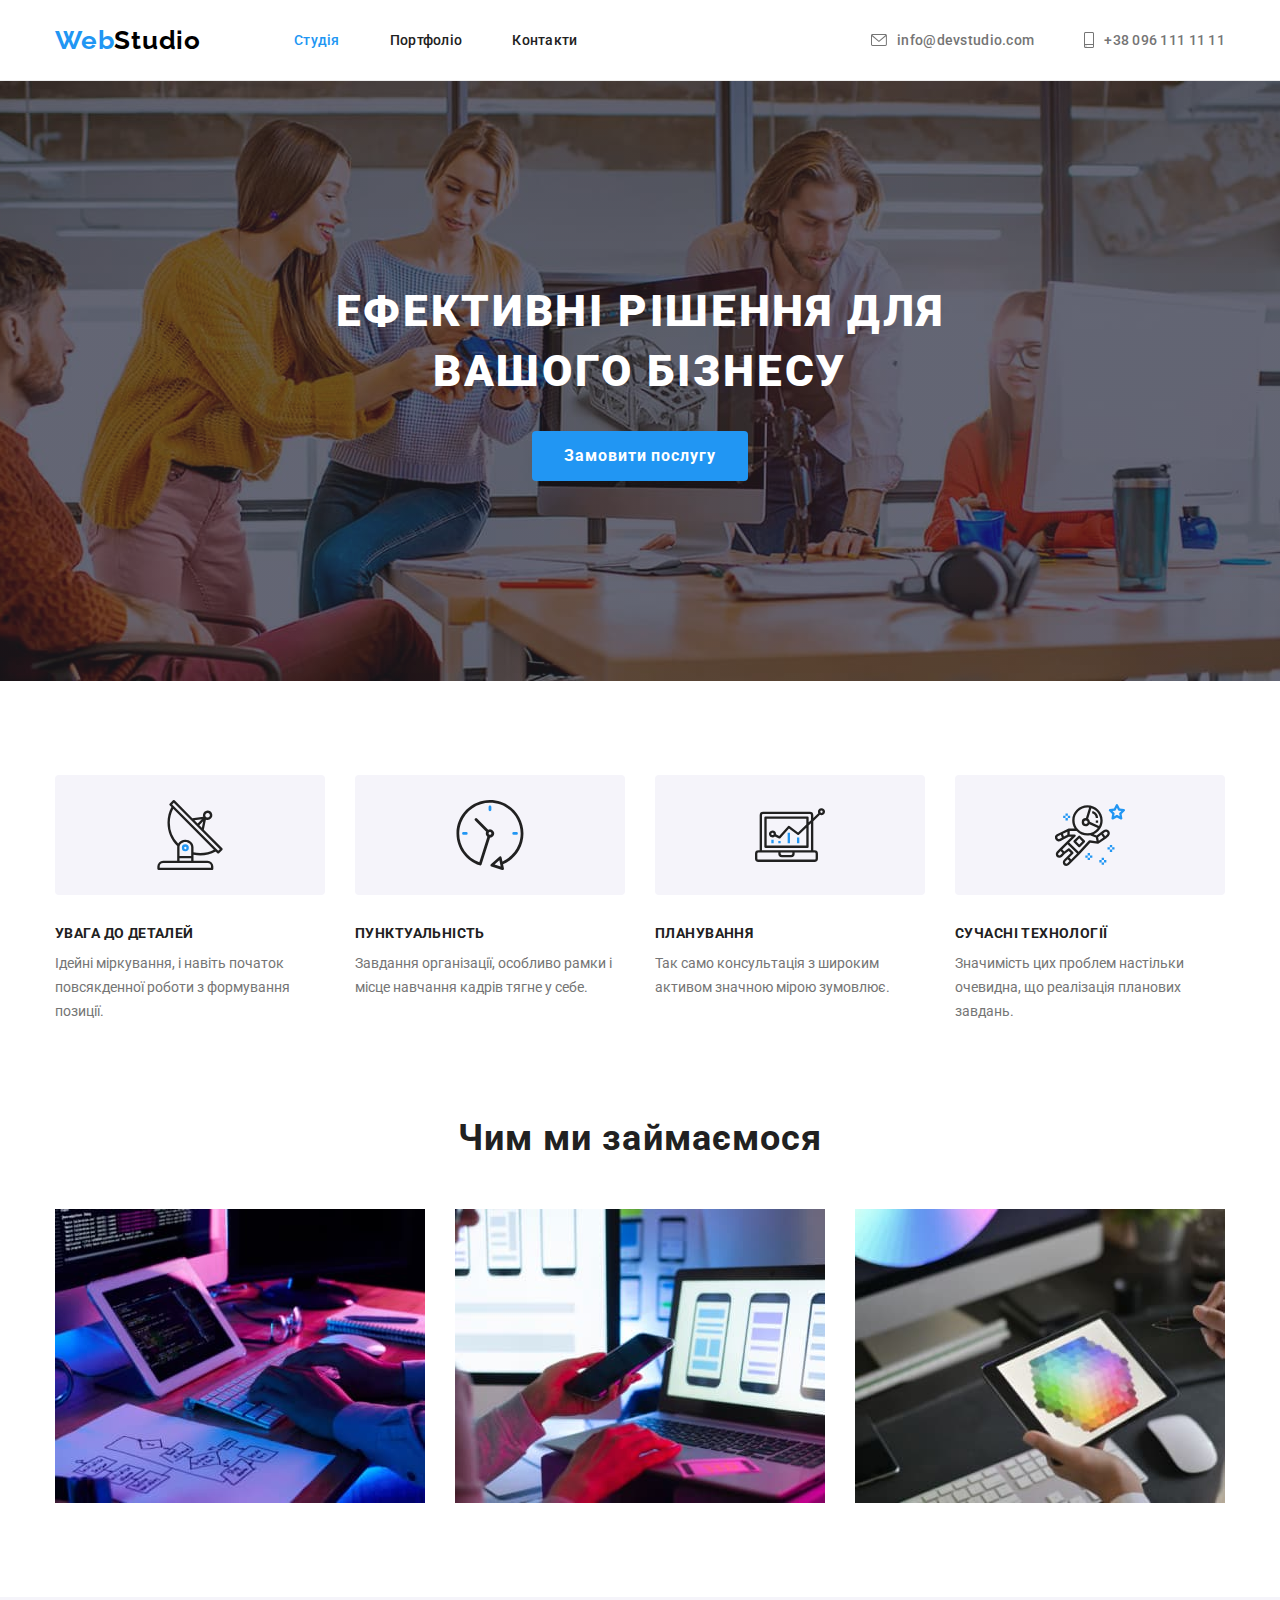
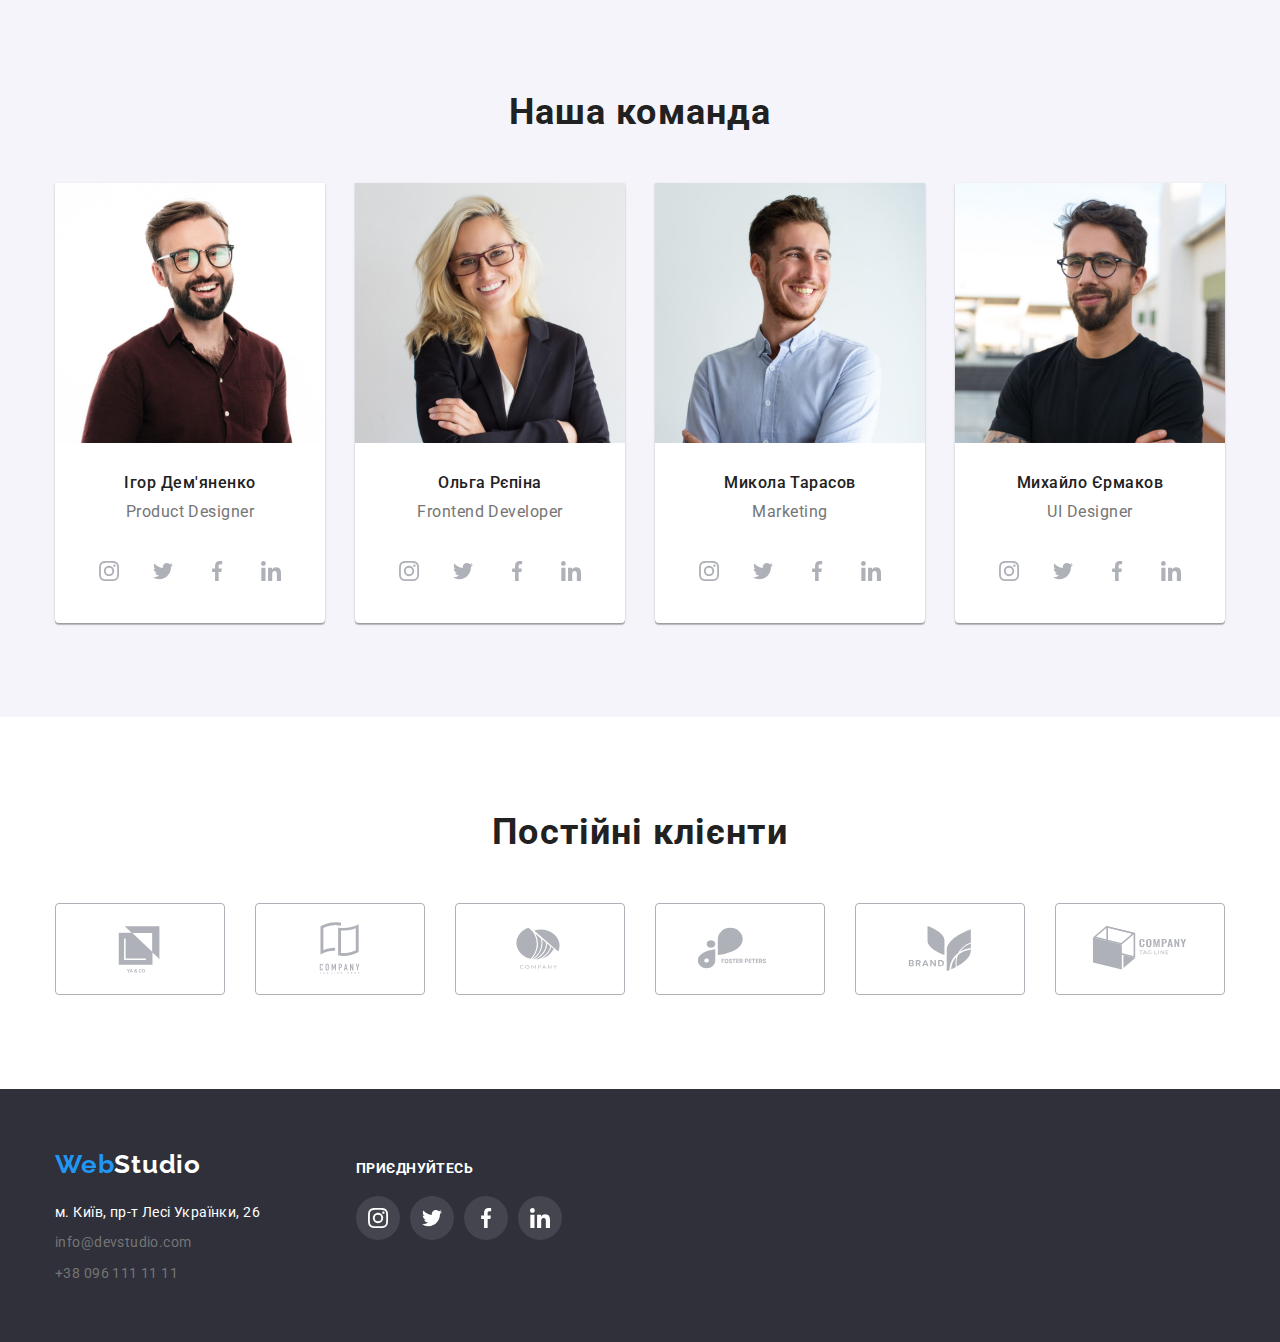
==== commit e13b6df8: "откорректировано по рекомендациям ментора" ====
--- a/index.html
+++ b/index.html
@@ -62,14 +62,12 @@
     </header>
 
     <main>
-      <div class="overlay-hero">
-        <section class="hero">
-          <div class="container container-hero">
-            <h1 class="hero-title">Ефективні рішення для вашого бізнесу</h1>
-            <button type="button" class="button">Замовити послугу</button>
-          </div>
-        </section>
-      </div>
+      <section class="hero">
+        <div class="container container-hero">
+          <h1 class="hero-title">Ефективні рішення для вашого бізнесу</h1>
+          <button type="button" class="button">Замовити послугу</button>
+        </div>
+      </section>
 
       <section class="section">
         <div class="container features-container">
@@ -406,7 +404,7 @@
           </div>
 
           <div class="social-footer">
-            <h2 class="ftr-icons-title">Приєднуйтесь</h2>
+            <p class="ftr-icons-title">Приєднуйтесь</p>
             <ul class="list icons-ftr">
               <li>
                 <a href="" class="link-footer">
--- a/css/styles.css
+++ b/css/styles.css
@@ -28,7 +28,6 @@
   color: var(--primary-text-color);
   font-family: "Roboto", sans-serif;
   margin: 0;
-  width: 1600px;
 }
 
 img {
@@ -151,24 +150,19 @@
 
 /* Hero */
 
-.overlay-hero {
+.hero {
+  text-align: center;
+  max-width: 1600px;
   height: 600px;
-  max-width: 1600px;
-
+  padding-top: 200px;
+  padding-bottom: 200px;
   background-image: linear-gradient(
       rgba(47, 48, 58, 0.4),
       rgba(47, 48, 58, 0.4)
     ),
     url(../img/bgr.jpg);
   background-color: var(--background-color);
-}
-
-.hero {
-  text-align: center;
-  width: 1600px;
-  height: 600px;
-  padding-top: 200px;
-  padding-bottom: 200px;
+  background-position: center;
 }
 
 .hero-title {
@@ -329,6 +323,7 @@
 
 .position-footer {
   display: flex;
+  align-items: baseline;
   gap: 70px;
 }
 
@@ -464,7 +459,7 @@
 .works-element {
   width: 370px;
   box-sizing: border-box;
-  background: #ffffff;
+  background: var(--body-bgr-color);
 }
 
 .works-element:nth-child(n + 7) {
@@ -533,9 +528,13 @@
 /* Icons Feature */
 
 .icon-feature {
-  padding: 25px 100px;
+  width: 270px;
+  height: 120px;
+  display: flex;
+  justify-content: center;
+  align-items: center;
   margin-bottom: 30px;
-  background-color: #f5f4fa;
+  background-color: var(--team-bgr-color);
   border-radius: 4px;
 }
 
@@ -600,7 +599,6 @@
   color: var(--hero-text-color);
   margin: 0;
   margin-bottom: 20px;
-  padding-top: 12px;
 }
 
 .icons-ftr {
